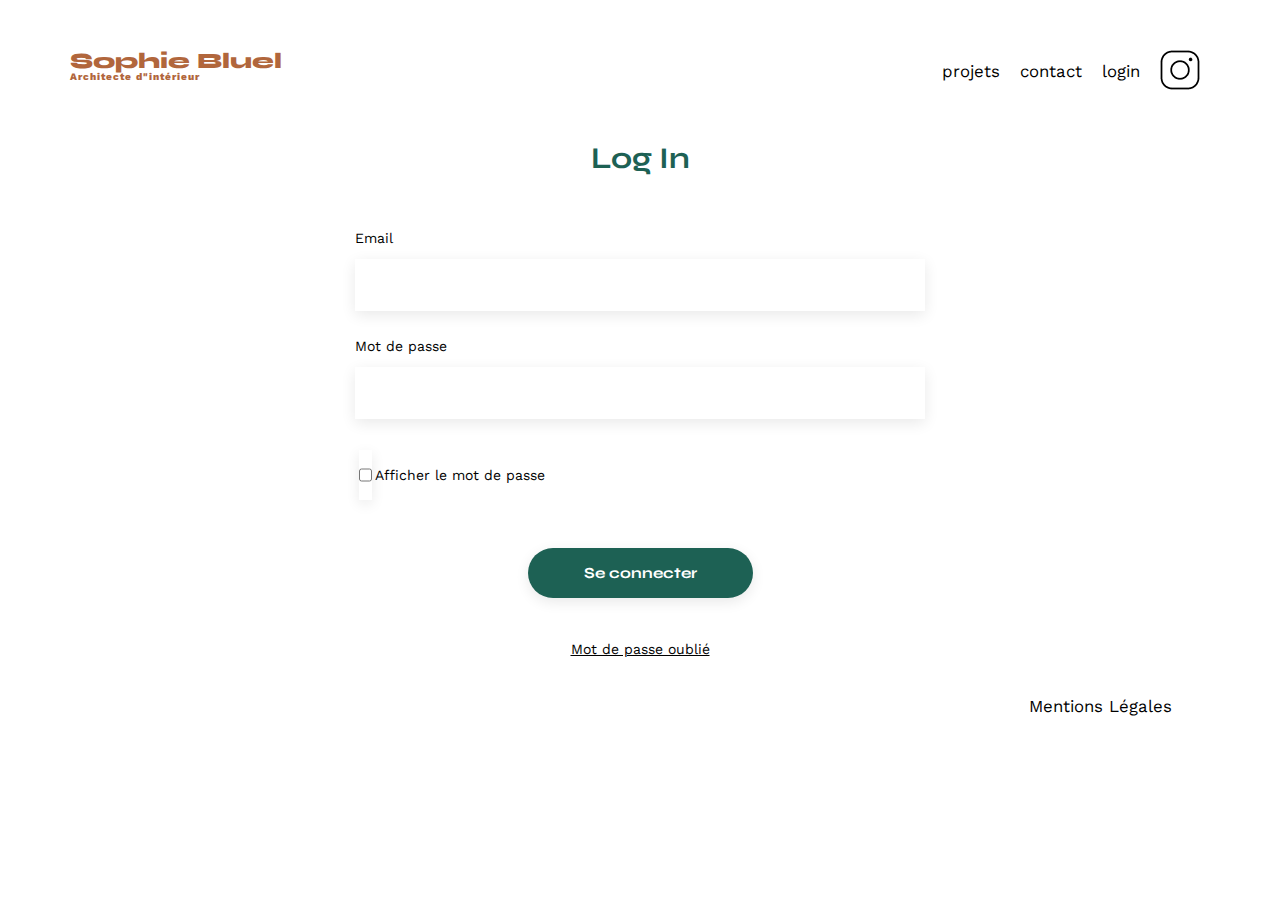
==== FrontEnd/login.html @ 8a564c0b "v1.2 add login" ====
<!DOCTYPE html>
<html lang="fr">
<head>
	<meta charset="UTF-8">
	<title>Sophie Bluel - Architecte d"intérieur</title>
	<meta name="viewport" content="width=device-width, initial-scale=1.0">
	<link rel="preconnect" href="https://fonts.googleapis.com">
	<link rel="preconnect" href="https://fonts.gstatic.com" crossorigin>
	<link href="https://fonts.googleapis.com/css2?family=Syne:wght@700;800&family=Work+Sans&display=swap" rel="stylesheet">
	<meta name="description" content="">
	<link rel="stylesheet" href="./assets/styles/main-style.css">
	<link rel="stylesheet" href="./assets/styles/login-style.css">
	<link rel="stylesheet" href="./assets/styles/form-style.css">
	<link rel="stylesheet" href="./assets/styles/footer-style.css">
	<script src="scripts/login.js" defer></script>
</head>

<header>
	<h1>Sophie Bluel <span>Architecte d"intérieur</span></h1>
	<nav>
		<ul>
			<li><a href="index.html#portfolio">projets</a></li>
			<li><a href="index.html.form">contact</a></li>
			<li><a href="login.html">login</a></li>
			<li><img src="./assets/icons/instagram.png" alt="Instagram"></li>
		</ul>
	</nav>
</header>

<body>
    <section class="form" id="login">
		<h2>Log In</h2>
		<form id="login-form">
			<label for="email">Email</label>
			<input type="email" name="email" id="email">

            <label for="password">Mot de passe</label>
			<input type="password" name="password" id="password">

            <label for="show-password" id="togglePassword" onclick="togglePassword()">
                <input type="checkbox" id="show-password"> Afficher le mot de passe
            </label>
            <p id="message"></p>
			<input class="button" type="submit" value="Se connecter" onclick="buttonLogin()">
            <a href="#"><p>Mot de passe oublié</p></a>
		</form>
	</section>

	<footer>
		<nav>
			<ul>
				<li>Mentions Légales</li>
			</ul>
		</nav>
	</footer>
</body>
</html>
---- FrontEnd/assets/styles/main-style.css ----
/* http://meyerweb.com/eric/tools/css/reset/
   v2.0 | 20110126
   License: none (public domain)
*/

html, body, div, span, applet, object, iframe,
h1, h2, h3, h4, h5, h6, p, blockquote, pre,
a, abbr, acronym, address, big, cite, code,
del, dfn, em, img, ins, kbd, q, s, samp,
small, strike, strong, sub, sup, tt, var,
b, u, i, center,
dl, dt, dd, ol, ul, li,
fieldset, form, label, legend,
table, caption, tbody, tfoot, thead, tr, th, td,
article, aside, canvas, details, embed,
figure, figcaption, footer, header, hgroup,
menu, nav, output, ruby, section, summary,
time, mark, audio, video {
	margin: 0;
	padding: 0;
	border: 0;
	font-size: 100%;
	font: inherit;
	vertical-align: baseline;
}
/* HTML5 display-role reset for older browsers */
article, aside, details, figcaption, figure,
footer, header, hgroup, menu, nav, section {
	display: block;
}
body {
	line-height: 1;
}
ol, ul {
	list-style: none;
}
blockquote, q {
	quotes: none;
}
blockquote:before, blockquote:after,
q:before, q:after {
	content: "";
	content: none;
}
table {
	border-collapse: collapse;
	border-spacing: 0;
}
/** end reset css**/
body {
	max-width: 1140px;
	margin:auto;
	font-family: "Work Sans" ;
	font-size: 14px;
}

/* HEADER CSS */
header {
	display: flex;
	justify-content: space-between;
	margin: 50px 0
}

section {
	margin: 50px 0
}

h1{
	display: flex;
	flex-direction: column;
	font-family: "Syne";
	font-size: 22px;
	font-weight: 800;
	color: #B1663C
}

h1 > span {
	font-family: "Work Sans";
	font-size:10px;
	letter-spacing: 0.1em;
;
}

h2{
	font-family: "Syne";
	font-weight: 700;
	font-size: 30px;
	color: #1D6154
}
nav ul {
	display: flex;
	align-items: center;
	list-style-type: none;

}
nav li {
	padding: 0 10px;
	font-size: 1.2em;
}

nav a {
	color: inherit;             /* Utilise la couleur du texte parent */
    text-decoration: none;      /* Supprime le soulignement */
    font-weight: normal;        /* Réinitialise le poids de la police, si nécessaire */
    outline: none;         
}

li:hover {
	color: #B1663C;
}
---- FrontEnd/assets/styles/login-style.css ----
#login a {
	margin : 1em auto ;
	color: black;
}

#login #togglePassword {
	display: flex;
	align-items: center;
}

.error-message{
	color: red;
}

.success-message {
	color: green;
    font-weight: bold;
    text-align: center;
    margin-top: 20px;
}
---- FrontEnd/assets/styles/form-style.css ----
.form {
	width: 50%;
	margin: auto;
}

.form > * {
	text-align: center;

}
.form h2 {
	margin-bottom: 20px;
}
.form form {
	text-align: left;
	margin-top:30px;
	display: flex;
	flex-direction: column;
}

.form input, #modal-upload-form select, #btnAddWorks, #btnValidate {
	height: 50px;
	font-size: 1.1em;
	border: none;
	box-shadow: 0px 4px 14px rgba(0, 0, 0, 0.09);
}

.form label {
	margin: 2em 0 1em 0;
}

.form textarea {
	border: none;
	box-shadow: 0px 4px 14px rgba(0, 0, 0, 0.09);
}

.button {
	font-family: "Syne";
	font-weight: 700;
	color: white;
	background-color: #1D6154;
	margin : 2em auto ;
	width: 225px;
	text-align: center;
	border-radius: 60px ;
}
---- FrontEnd/assets/styles/footer-style.css ----
footer nav ul {
	display: flex;
	justify-content: flex-end;
	margin: 2em
}
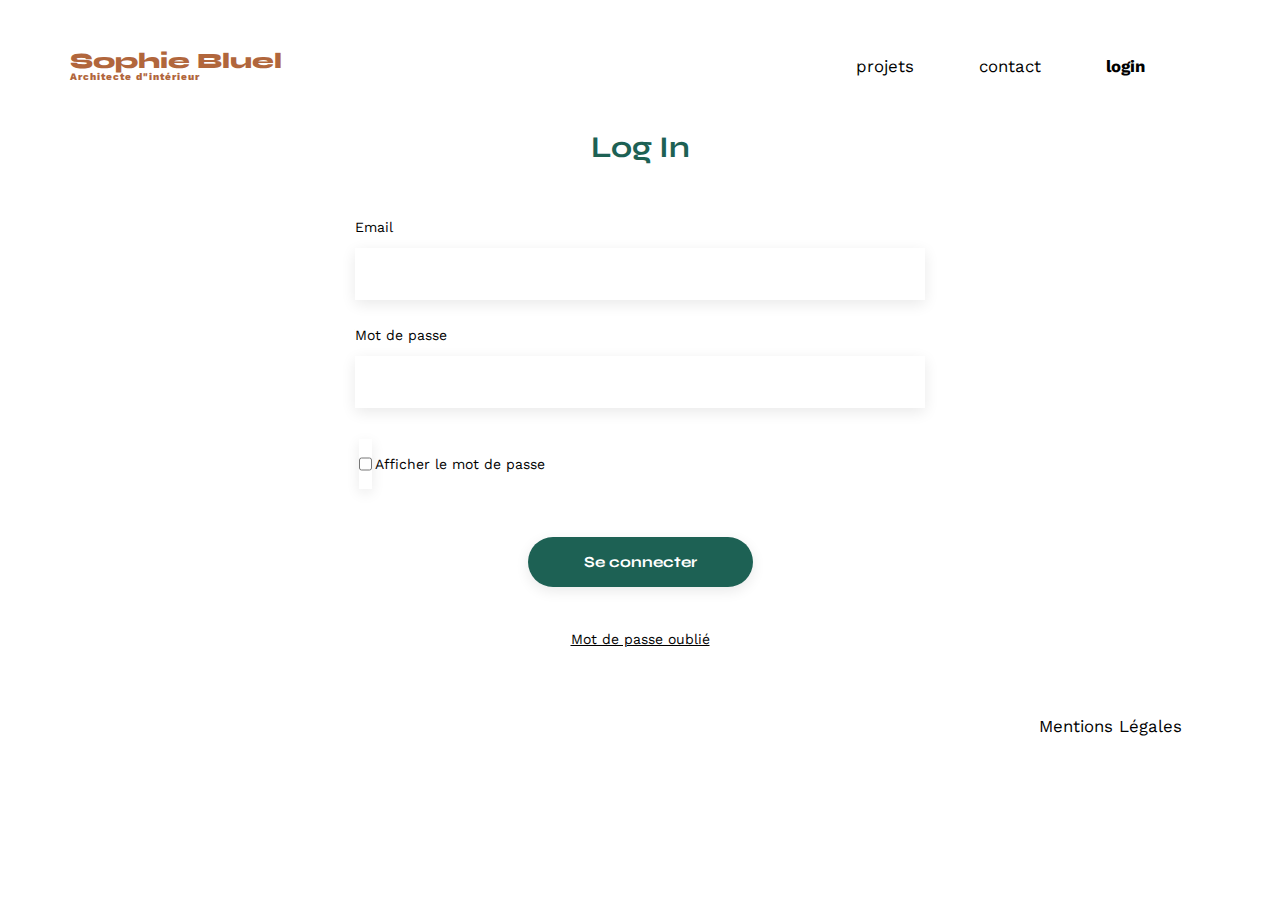
==== commit 57c5028a: "V5.4 fix graphics header, modal-gallery" ====
--- a/FrontEnd/login.html
+++ b/FrontEnd/login.html
@@ -7,6 +7,9 @@
 	<link rel="preconnect" href="https://fonts.googleapis.com">
 	<link rel="preconnect" href="https://fonts.gstatic.com" crossorigin>
 	<link href="https://fonts.googleapis.com/css2?family=Syne:wght@700;800&family=Work+Sans&display=swap" rel="stylesheet">
+	<link rel="stylesheet" href="https://cdnjs.cloudflare.com/ajax/libs/font-awesome/6.2.1/css/all.min.css"
+	integrity="sha512-MV7K8+y+gLIBoVD59lQIYicR65iaqukzvf/nwasF0nqhPay5w/9lJmVM2hMDcnK1OnMGCdVK+iQrJ7lzPJQd1w=="
+	crossorigin="anonymous" referrerpolicy="no-referrer" />
 	<meta name="description" content="">
 	<link rel="stylesheet" href="./assets/styles/main-style.css">
 	<link rel="stylesheet" href="./assets/styles/login-style.css">
@@ -20,9 +23,9 @@
 	<nav>
 		<ul>
 			<li><a href="index.html#portfolio">projets</a></li>
-			<li><a href="index.html.form">contact</a></li>
-			<li><a href="login.html">login</a></li>
-			<li><img src="./assets/icons/instagram.png" alt="Instagram"></li>
+			<li><a href="index.html#contact">contact</a></li>
+			<li><a class="login-bold" href="login.html">login</a></li>
+			<li><i class="fa-brands fa-instagram"></i></li>
 		</ul>
 	</nav>
 </header>
@@ -38,10 +41,11 @@
 			<input type="password" name="password" id="password">
 
             <label for="show-password" id="togglePassword" onclick="togglePassword()">
-                <input type="checkbox" id="show-password"> Afficher le mot de passe
+            <input type="checkbox" id="show-password"> Afficher le mot de passe
             </label>
+
             <p id="message"></p>
-			<input class="button" type="submit" value="Se connecter" onclick="buttonLogin()">
+			<input class="button" type="submit" value="Se connecter">
             <a href="#"><p>Mot de passe oublié</p></a>
 		</form>
 	</section>
--- a/FrontEnd/assets/styles/main-style.css
+++ b/FrontEnd/assets/styles/main-style.css
@@ -58,7 +58,19 @@
 header {
 	display: flex;
 	justify-content: space-between;
-	margin: 50px 0
+	margin: 50px 0;
+}
+
+header nav {
+	display: flex;
+}
+
+nav img {
+	width: 22px;
+}
+
+nav i {
+	font-size: 20px;
 }
 
 section {
@@ -94,7 +106,7 @@
 
 }
 nav li {
-	padding: 0 10px;
+	padding-left: 65px;
 	font-size: 1.2em;
 }
 
@@ -108,3 +120,8 @@
 li:hover {
 	color: #B1663C;
 }
+
+main {
+	width: 900px;
+    margin: auto;
+}--- a/FrontEnd/assets/styles/login-style.css
+++ b/FrontEnd/assets/styles/login-style.css
@@ -17,4 +17,8 @@
     font-weight: bold;
     text-align: center;
     margin-top: 20px;
+}
+
+.login-bold {
+	font-weight: bold;
 }--- a/FrontEnd/assets/styles/form-style.css
+++ b/FrontEnd/assets/styles/form-style.css
@@ -15,9 +15,16 @@
 	margin-top:30px;
 	display: flex;
 	flex-direction: column;
+	border-bottom: 1px solid gray;
+	padding-bottom: 30px;
 }
 
-.form input, #modal-upload-form select, #btnAddWorks, #btnValidate {
+#contact form, #login form {
+	border: none;
+	padding-bottom: none;
+}
+
+.form input, #modal-upload-form select, #btnAddWorks, #btnValidate  {
 	height: 50px;
 	font-size: 1.1em;
 	border: none;
@@ -42,4 +49,15 @@
 	width: 225px;
 	text-align: center;
 	border-radius: 60px ;
+}
+
+.button-gray {
+	font-family: "Syne";
+	font-weight: 700;
+	color: white;
+	background-color: gray;
+	margin : 2em auto ;
+	width: 225px;
+	text-align: center;
+	border-radius: 60px ;
 }